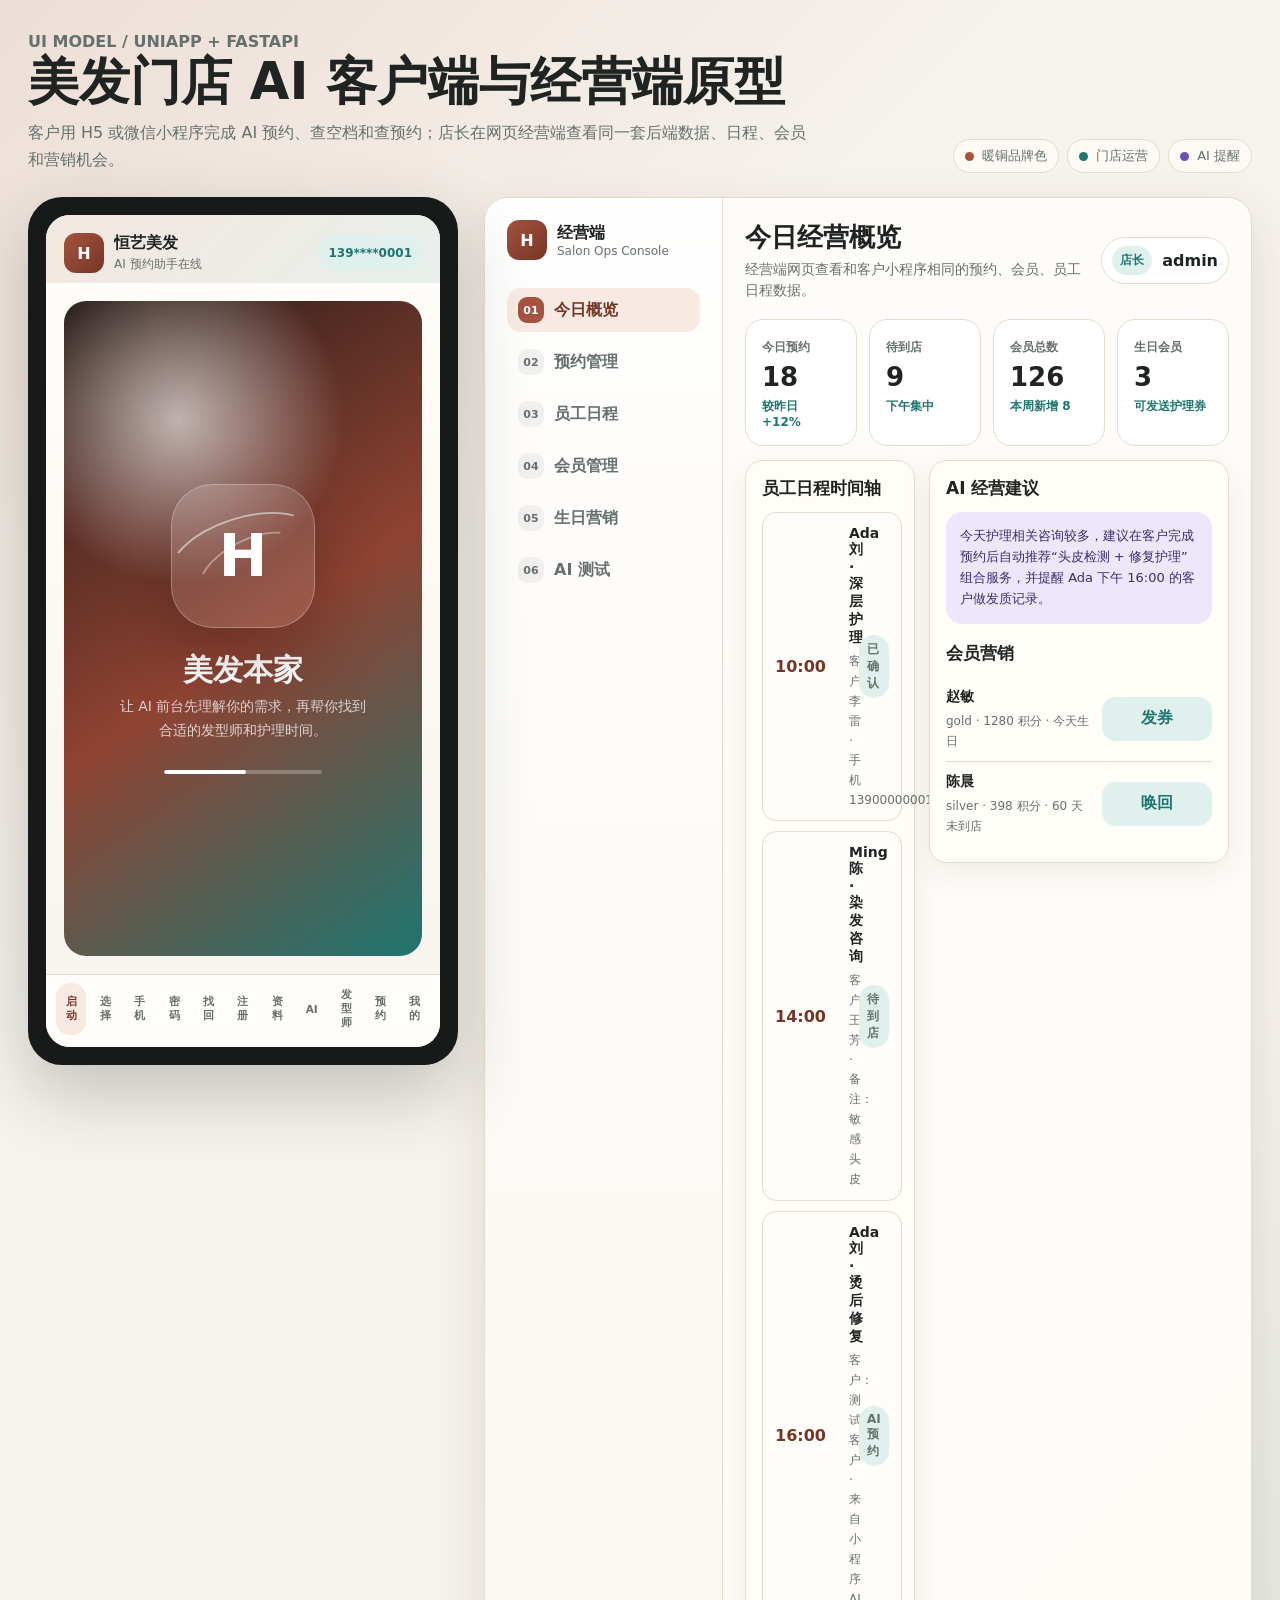
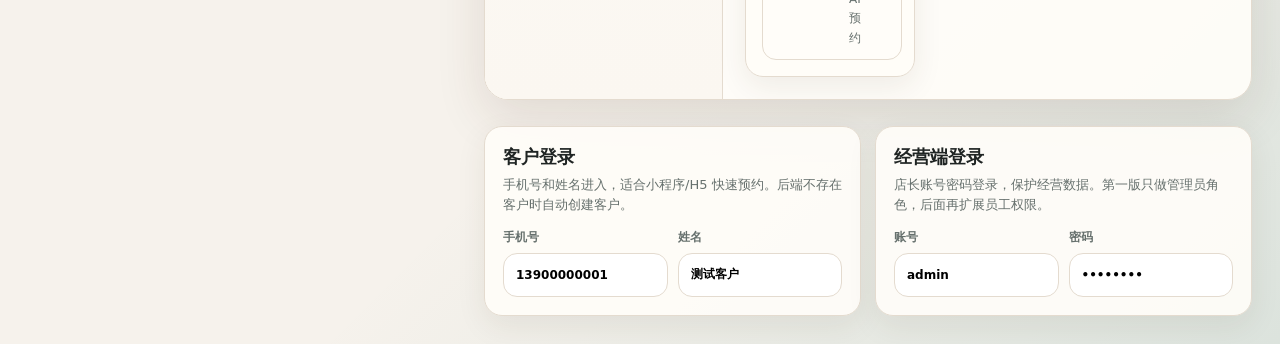
==== design/ui-model.html @ b27f0c94 "Archive UI model progress" ====
﻿<!doctype html>
<html lang="zh-CN">
<head>
  <meta charset="utf-8" />
  <meta name="viewport" content="width=device-width, initial-scale=1" />
  <title>Hair Salon AI Agent UI Model</title>
  <style>
    :root {
      --bg: #f6f2ec;
      --surface: #fffdf9;
      --surface-2: #fbf7f1;
      --ink: #1f2423;
      --muted: #66706d;
      --line: #e4dbcf;
      --brand: #a5533f;
      --brand-strong: #773526;
      --teal: #1f766f;
      --teal-soft: #e0f0ed;
      --plum: #6b4fb3;
      --plum-soft: #ece7fb;
      --gold: #bc8b32;
      --butter: #ffe7a3;
      --butter-strong: #f3b51f;
      --danger: #b42318;
      --shadow: 0 18px 50px rgba(70, 45, 28, 0.12);
      --soft-shadow: 0 10px 30px rgba(70, 45, 28, 0.08);
      font-family: Inter, "Microsoft YaHei", "PingFang SC", system-ui, sans-serif;
    }

    * {
      box-sizing: border-box;
    }

    body {
      margin: 0;
      min-width: 320px;
      min-height: 100vh;
      color: var(--ink);
      background:
        linear-gradient(135deg, rgba(165, 83, 63, 0.12), transparent 32%),
        linear-gradient(315deg, rgba(31, 118, 111, 0.12), transparent 30%),
        var(--bg);
    }

    button,
    input,
    select,
    textarea {
      font: inherit;
    }

    button {
      border: 0;
      cursor: pointer;
      touch-action: manipulation;
    }

    .page {
      width: min(1480px, 100%);
      margin: 0 auto;
      padding: 28px;
    }

    .hero {
      display: grid;
      grid-template-columns: minmax(0, 1fr) auto;
      gap: 24px;
      align-items: end;
      margin-bottom: 24px;
    }

    .eyebrow {
      margin: 0 0 8px;
      color: var(--brand);
      font-size: 13px;
      font-weight: 800;
    }

    h1,
    h2,
    h3,
    p {
      margin-top: 0;
    }

    h1 {
      margin-bottom: 10px;
      font-size: clamp(30px, 4vw, 52px);
      line-height: 1.05;
      letter-spacing: 0;
    }

    .hero p {
      max-width: 780px;
      margin-bottom: 0;
      color: var(--muted);
      font-size: 16px;
      line-height: 1.7;
    }

    .legend {
      display: flex;
      flex-wrap: wrap;
      gap: 8px;
      justify-content: flex-end;
    }

    .chip {
      min-height: 34px;
      display: inline-flex;
      align-items: center;
      gap: 8px;
      padding: 7px 11px;
      border: 1px solid var(--line);
      border-radius: 999px;
      color: var(--muted);
      background: rgba(255, 253, 249, 0.8);
      font-size: 13px;
      white-space: nowrap;
    }

    .dot {
      width: 9px;
      height: 9px;
      border-radius: 50%;
      background: var(--brand);
    }

    .dot.teal {
      background: var(--teal);
    }

    .dot.plum {
      background: var(--plum);
    }

    .showcase {
      display: grid;
      grid-template-columns: 430px minmax(0, 1fr);
      gap: 26px;
      align-items: start;
    }

    .phone-shell {
      position: sticky;
      top: 24px;
      padding: 18px;
      border-radius: 34px;
      background: #171a19;
      box-shadow: 0 28px 70px rgba(31, 36, 35, 0.24);
    }

    .phone {
      overflow: hidden;
      min-height: 812px;
      border-radius: 24px;
      background: var(--surface);
    }

    .phone-top {
      display: flex;
      justify-content: space-between;
      align-items: center;
      min-height: 68px;
      padding: 18px 18px 10px;
      background:
        linear-gradient(135deg, rgba(165, 83, 63, 0.13), rgba(31, 118, 111, 0.1)),
        var(--surface);
    }

    .store {
      display: flex;
      align-items: center;
      gap: 10px;
      min-width: 0;
    }

    .mark {
      width: 40px;
      height: 40px;
      display: grid;
      place-items: center;
      flex: 0 0 auto;
      border-radius: 12px;
      color: white;
      background: linear-gradient(135deg, var(--brand), var(--brand-strong));
      font-weight: 800;
    }

    .store strong,
    .store span {
      display: block;
      overflow: hidden;
      text-overflow: ellipsis;
      white-space: nowrap;
    }

    .store span {
      margin-top: 2px;
      color: var(--muted);
      font-size: 12px;
    }

    .profile-pill {
      min-height: 36px;
      padding: 8px 10px;
      border-radius: 999px;
      color: var(--teal);
      background: var(--teal-soft);
      font-size: 12px;
      font-weight: 700;
    }

    .phone-main {
      min-height: 655px;
      padding: 18px;
      background:
        linear-gradient(180deg, rgba(255, 253, 249, 0.86), rgba(246, 242, 236, 0.75)),
        var(--surface);
    }

    .mobile-screen {
      display: none;
    }

    .mobile-screen.active {
      display: block;
    }

    .section-title {
      display: flex;
      align-items: flex-end;
      justify-content: space-between;
      gap: 14px;
      margin-bottom: 14px;
    }

    .section-title h2 {
      margin-bottom: 3px;
      font-size: 21px;
      line-height: 1.2;
    }

    .section-title p {
      margin: 0;
      color: var(--muted);
      font-size: 13px;
      line-height: 1.45;
    }

    .mini-action {
      min-height: 36px;
      padding: 8px 11px;
      border-radius: 999px;
      color: var(--plum);
      background: var(--plum-soft);
      font-size: 12px;
      font-weight: 800;
    }

    .ai-panel,
    .mobile-card,
    .admin-card,
    .login-card {
      border: 1px solid var(--line);
      border-radius: 18px;
      background: rgba(255, 253, 249, 0.92);
      box-shadow: var(--soft-shadow);
    }

    .ai-panel {
      display: grid;
      gap: 12px;
      padding: 14px;
    }

    .chat-row {
      display: flex;
      gap: 10px;
      align-items: flex-start;
    }

    .chat-row.user {
      justify-content: flex-end;
    }

    .avatar {
      width: 30px;
      height: 30px;
      display: grid;
      place-items: center;
      flex: 0 0 auto;
      border-radius: 10px;
      color: white;
      background: var(--plum);
      font-size: 12px;
      font-weight: 800;
    }

    .bubble {
      max-width: 80%;
      padding: 11px 12px;
      border-radius: 16px;
      background: white;
      color: var(--ink);
      font-size: 13px;
      line-height: 1.55;
    }

    .user .bubble {
      color: white;
      background: linear-gradient(135deg, var(--brand), var(--brand-strong));
    }

    .quick-grid {
      display: grid;
      grid-template-columns: repeat(2, minmax(0, 1fr));
      gap: 9px;
      margin-top: 12px;
    }

    .quick-grid button,
    .primary-button,
    .ghost-button {
      min-height: 44px;
      border-radius: 14px;
      font-weight: 800;
    }

    .quick-grid button {
      color: var(--teal);
      background: var(--teal-soft);
      font-size: 13px;
    }

    .composer {
      display: grid;
      grid-template-columns: 1fr auto;
      gap: 8px;
      margin-top: 12px;
      padding: 9px;
      border: 1px solid var(--line);
      border-radius: 18px;
      background: white;
    }

    .composer input {
      min-width: 0;
      border: 0;
      outline: 0;
      color: var(--ink);
    }

    .send {
      width: 44px;
      height: 44px;
      border-radius: 14px;
      color: white;
      background: var(--brand);
      font-weight: 900;
    }

    .mobile-list {
      display: grid;
      gap: 12px;
    }

    .mobile-card {
      padding: 14px;
    }

    .stylist-head {
      display: flex;
      gap: 12px;
      align-items: center;
    }

    .portrait {
      width: 52px;
      height: 52px;
      display: grid;
      place-items: center;
      border-radius: 18px;
      color: white;
      background: linear-gradient(135deg, var(--teal), #0e514d);
      font-weight: 900;
    }

    .stylist-head h3 {
      margin: 0 0 5px;
      font-size: 16px;
    }

    .meta {
      color: var(--muted);
      font-size: 12px;
      line-height: 1.5;
    }

    .tag-row {
      display: flex;
      flex-wrap: wrap;
      gap: 6px;
      margin-top: 12px;
    }

    .tag {
      padding: 6px 8px;
      border-radius: 999px;
      color: var(--brand-strong);
      background: #f8e9e3;
      font-size: 12px;
      font-weight: 700;
    }

    .slot-row {
      display: grid;
      grid-template-columns: repeat(3, minmax(0, 1fr));
      gap: 7px;
      margin-top: 12px;
    }

    .slot {
      min-height: 38px;
      display: grid;
      place-items: center;
      border: 1px solid var(--line);
      border-radius: 12px;
      background: white;
      color: var(--teal);
      font-size: 12px;
      font-weight: 800;
    }

    .status-line {
      display: flex;
      align-items: center;
      justify-content: space-between;
      gap: 8px;
      margin-top: 12px;
      padding-top: 12px;
      border-top: 1px solid var(--line);
    }

    .status {
      padding: 6px 8px;
      border-radius: 999px;
      color: var(--teal);
      background: var(--teal-soft);
      font-size: 12px;
      font-weight: 800;
    }

    .danger-link {
      color: var(--danger);
      background: transparent;
      font-size: 12px;
      font-weight: 800;
    }

    .phone-tabs {
      display: grid;
      grid-template-columns: repeat(11, 1fr);
      gap: 4px;
      padding: 8px 10px 12px;
      border-top: 1px solid var(--line);
      background: rgba(255, 253, 249, 0.96);
    }

    .phone-tab {
      min-height: 52px;
      border-radius: 14px;
      color: var(--muted);
      background: transparent;
      font-size: 10.5px;
      font-weight: 800;
    }

    .phone-tab.active {
      color: var(--brand-strong);
      background: #f8e9e3;
    }

    .desktop-shell {
      overflow: hidden;
      border: 1px solid var(--line);
      border-radius: 24px;
      background: rgba(255, 253, 249, 0.94);
      box-shadow: var(--shadow);
    }

    .desktop {
      display: grid;
      grid-template-columns: 238px minmax(0, 1fr);
      min-height: 812px;
    }

    .sidebar {
      padding: 22px;
      border-right: 1px solid var(--line);
      background:
        linear-gradient(180deg, rgba(255, 255, 255, 0.9), rgba(251, 247, 241, 0.95)),
        var(--surface-2);
    }

    .side-brand {
      display: flex;
      align-items: center;
      gap: 10px;
      margin-bottom: 28px;
    }

    .side-brand strong {
      display: block;
      font-size: 16px;
    }

    .side-brand span {
      display: block;
      color: var(--muted);
      font-size: 12px;
    }

    .nav {
      display: grid;
      gap: 8px;
    }

    .nav button {
      min-height: 44px;
      display: grid;
      grid-template-columns: 26px 1fr;
      gap: 10px;
      align-items: center;
      padding: 9px 11px;
      border-radius: 14px;
      color: var(--muted);
      background: transparent;
      text-align: left;
      font-weight: 800;
    }

    .nav button::before {
      content: attr(data-icon);
      width: 26px;
      height: 26px;
      display: grid;
      place-items: center;
      border-radius: 9px;
      color: var(--muted);
      background: rgba(31, 36, 35, 0.06);
      font-size: 11px;
    }

    .nav button.active {
      color: var(--brand-strong);
      background: #f8e9e3;
    }

    .nav button.active::before {
      color: white;
      background: var(--brand);
    }

    .desktop-main {
      min-width: 0;
      padding: 22px;
    }

    .desktop-top {
      display: grid;
      grid-template-columns: minmax(0, 1fr) auto;
      gap: 16px;
      align-items: center;
      margin-bottom: 18px;
    }

    .desktop-top h2 {
      margin-bottom: 4px;
      font-size: 26px;
    }

    .desktop-top p {
      margin-bottom: 0;
      color: var(--muted);
      font-size: 14px;
      line-height: 1.5;
    }

    .admin-user {
      display: flex;
      align-items: center;
      gap: 10px;
      padding: 8px 10px;
      border: 1px solid var(--line);
      border-radius: 999px;
      background: white;
      white-space: nowrap;
    }

    .metric-grid {
      display: grid;
      grid-template-columns: repeat(4, minmax(0, 1fr));
      gap: 12px;
      margin-bottom: 14px;
    }

    .metric {
      padding: 16px;
      border: 1px solid var(--line);
      border-radius: 18px;
      background: white;
    }

    .metric span {
      color: var(--muted);
      font-size: 12px;
      font-weight: 700;
    }

    .metric strong {
      display: block;
      margin-top: 8px;
      font-size: 26px;
      line-height: 1;
    }

    .metric small {
      display: block;
      margin-top: 8px;
      color: var(--teal);
      font-size: 12px;
      font-weight: 800;
    }

    .admin-grid {
      display: grid;
      grid-template-columns: minmax(0, 1.5fr) minmax(300px, 0.8fr);
      gap: 14px;
      align-items: start;
    }

    .admin-card {
      padding: 16px;
    }

    .admin-card h3 {
      margin-bottom: 12px;
      font-size: 17px;
    }

    .timeline {
      display: grid;
      gap: 10px;
    }

    .timeline-item {
      display: grid;
      grid-template-columns: 64px minmax(0, 1fr) auto;
      gap: 10px;
      align-items: center;
      padding: 12px;
      border: 1px solid var(--line);
      border-radius: 14px;
      background: var(--surface);
    }

    .time {
      color: var(--brand-strong);
      font-weight: 900;
    }

    .timeline-item strong {
      display: block;
      margin-bottom: 3px;
      font-size: 14px;
    }

    .timeline-item span {
      color: var(--muted);
      font-size: 12px;
    }

    .state {
      padding: 6px 8px;
      border-radius: 999px;
      color: var(--teal);
      background: var(--teal-soft);
      font-size: 12px;
      font-weight: 800;
    }

    .ai-suggestion {
      padding: 14px;
      border-radius: 16px;
      background: var(--plum-soft);
      color: #3d2c71;
      line-height: 1.6;
      font-size: 13px;
    }

    .member-row {
      display: grid;
      grid-template-columns: minmax(0, 1fr) auto;
      gap: 8px;
      align-items: center;
      padding: 11px 0;
      border-bottom: 1px solid var(--line);
    }

    .member-row:last-child {
      border-bottom: 0;
    }

    .member-row strong {
      display: block;
      margin-bottom: 4px;
      font-size: 14px;
    }

    .member-row span {
      color: var(--muted);
      font-size: 12px;
    }

    .primary-button {
      min-width: 120px;
      padding: 0 16px;
      color: white;
      background: linear-gradient(135deg, var(--brand), var(--brand-strong));
    }

    .ghost-button {
      min-width: 110px;
      padding: 0 15px;
      color: var(--teal);
      background: var(--teal-soft);
    }

    .login-strip {
      display: grid;
      grid-template-columns: repeat(2, minmax(0, 1fr));
      gap: 14px;
      margin-top: 26px;
    }

    .login-card {
      padding: 18px;
    }

    .login-card h3 {
      margin-bottom: 6px;
      font-size: 18px;
    }

    .login-card p {
      color: var(--muted);
      font-size: 13px;
      line-height: 1.55;
    }

    .field-row {
      display: grid;
      grid-template-columns: repeat(2, minmax(0, 1fr));
      gap: 10px;
      margin-top: 12px;
    }

    .field {
      display: grid;
      gap: 7px;
      color: var(--muted);
      font-size: 12px;
      font-weight: 700;
    }

    .field input {
      min-height: 44px;
      width: 100%;
      border: 1px solid var(--line);
      border-radius: 14px;
      padding: 10px 12px;
      outline: 0;
      background: white;
    }

    .field input:focus {
      border-color: var(--brand);
      box-shadow: 0 0 0 4px rgba(165, 83, 63, 0.12);
    }

    .splash-screen {
      min-height: 655px;
      display: grid;
      place-items: center;
      padding: 26px;
      border-radius: 22px;
      background:
        radial-gradient(circle at 32% 18%, rgba(255, 255, 255, 0.64), transparent 28%),
        linear-gradient(145deg, #241916, #8f4333 52%, #1f766f);
      color: white;
      text-align: center;
      animation: splashFade 2.4s ease-in-out infinite alternate;
    }

    .brand-orb {
      position: relative;
      width: 144px;
      height: 144px;
      display: grid;
      place-items: center;
      margin: 0 auto 26px;
      border: 1px solid rgba(255, 255, 255, 0.28);
      border-radius: 42px;
      background: rgba(255, 255, 255, 0.12);
      box-shadow: 0 30px 70px rgba(0, 0, 0, 0.24);
      overflow: hidden;
    }

    .brand-orb::before,
    .brand-orb::after {
      content: "";
      position: absolute;
      width: 150px;
      height: 74px;
      border: 2px solid rgba(255, 255, 255, 0.52);
      border-color: rgba(255, 255, 255, 0.52) transparent transparent transparent;
      border-radius: 50%;
      transform: rotate(-18deg);
      animation: hairSweep 1.8s ease-in-out infinite alternate;
    }

    .brand-orb::after {
      width: 108px;
      height: 54px;
      transform: rotate(-28deg) translateY(14px);
      opacity: 0.7;
      animation-delay: 0.18s;
    }

    .brand-letter {
      position: relative;
      z-index: 1;
      font-size: 58px;
      font-weight: 900;
      letter-spacing: 0;
    }

    .splash-screen h2 {
      margin-bottom: 9px;
      font-size: 30px;
      line-height: 1.08;
    }

    .splash-screen p {
      max-width: 260px;
      margin: 0 auto;
      color: rgba(255, 255, 255, 0.76);
      line-height: 1.65;
      font-size: 14px;
    }

    .loading-line {
      width: 158px;
      height: 4px;
      margin: 28px auto 0;
      overflow: hidden;
      border-radius: 999px;
      background: rgba(255, 255, 255, 0.25);
    }

    .loading-line span {
      display: block;
      width: 52%;
      height: 100%;
      border-radius: inherit;
      background: white;
      animation: loadingMove 1.4s ease-in-out infinite;
    }

    .auth-layout {
      display: grid;
      gap: 14px;
    }

    .auth-layout.clean {
      min-height: 655px;
      align-content: start;
      padding: 18px 2px 4px;
      background: #fff;
    }

    .auth-logo-row {
      display: flex;
      align-items: center;
      gap: 10px;
      margin-bottom: 4px;
    }

    .auth-logo-row .mark {
      width: 44px;
      height: 44px;
      border-radius: 14px;
    }

    .auth-title {
      margin: 10px 0 4px;
      font-size: 27px;
      line-height: 1.15;
    }

    .auth-title.plain {
      margin-top: 0;
      font-size: 24px;
    }

    .auth-subtitle {
      margin: 0 0 10px;
      color: var(--muted);
      font-size: 13px;
      line-height: 1.55;
    }

    .auth-hero {
      padding: 18px;
      border-radius: 22px;
      background:
        linear-gradient(135deg, rgba(165, 83, 63, 0.13), rgba(31, 118, 111, 0.12)),
        white;
      border: 1px solid var(--line);
    }

    .auth-hero h2 {
      margin-bottom: 8px;
      font-size: 25px;
      line-height: 1.12;
    }

    .auth-hero p {
      margin-bottom: 0;
      color: var(--muted);
      line-height: 1.6;
      font-size: 13px;
    }

    .auth-switch {
      display: grid;
      grid-template-columns: 1fr 1fr;
      gap: 8px;
      padding: 5px;
      border: 1px solid var(--line);
      border-radius: 16px;
      background: white;
    }

    .auth-switch button {
      min-height: 42px;
      border-radius: 12px;
      color: var(--muted);
      background: transparent;
      font-size: 13px;
      font-weight: 800;
    }

    .auth-switch button.active {
      color: white;
      background: var(--brand);
    }

    .form-card {
      display: grid;
      gap: 12px;
      padding: 15px;
      border: 1px solid var(--line);
      border-radius: 18px;
      background: rgba(255, 253, 249, 0.95);
      box-shadow: var(--soft-shadow);
    }

    .form-card h3 {
      margin-bottom: 0;
      font-size: 17px;
    }

    .form-card .field-row {
      grid-template-columns: 1fr;
      margin-top: 0;
    }

    .form-card.flat {
      padding: 0;
      border: 0;
      border-radius: 0;
      background: transparent;
      box-shadow: none;
    }

    .clean .field {
      gap: 8px;
      color: var(--ink);
      font-size: 14px;
      font-weight: 700;
    }

    .clean .field input {
      min-height: 48px;
      border-color: #e4e7ed;
      border-radius: 10px;
      color: var(--ink);
      font-size: 14px;
      background: #fff;
    }

    .clean .field input::placeholder {
      color: #a2a9b4;
    }

    .password-wrap {
      position: relative;
    }

    .password-wrap input {
      padding-right: 46px;
    }

    .eye-button {
      position: absolute;
      right: 8px;
      bottom: 5px;
      width: 38px;
      height: 38px;
      border-radius: 10px;
      color: #8d96a3;
      background: transparent;
      font-size: 15px;
      font-weight: 900;
    }

    .forgot-link {
      justify-self: end;
      color: var(--butter-strong);
      background: transparent;
      font-size: 13px;
      font-weight: 800;
    }

    .login-button {
      min-height: 51px;
      width: 100%;
      margin-top: 26px;
      border-radius: 12px;
      color: white;
      background: var(--butter);
      font-size: 15px;
      font-weight: 900;
      box-shadow: none;
    }

    .divider {
      display: grid;
      grid-template-columns: 1fr auto 1fr;
      gap: 12px;
      align-items: center;
      margin: 8px 0;
      color: #8d96a3;
      font-size: 12px;
      font-weight: 800;
    }

    .divider::before,
    .divider::after {
      content: "";
      height: 1px;
      background: #eceff3;
    }

    .wechat-outline {
      min-height: 48px;
      width: 100%;
      display: flex;
      align-items: center;
      justify-content: center;
      gap: 10px;
      border: 1px solid #e4e7ed;
      border-radius: 12px;
      color: var(--ink);
      background: white;
      font-size: 15px;
      font-weight: 900;
    }

    .auth-option-list {
      display: grid;
      gap: 14px;
      margin-top: 8px;
    }

    .auth-option {
      min-height: 48px;
      display: grid;
      grid-template-columns: 42px 1fr 24px;
      gap: 8px;
      align-items: center;
      border: 1px solid #e4e7ed;
      border-radius: 9px;
      background: white;
      color: var(--ink);
      font-size: 15px;
      font-weight: 900;
      text-align: center;
    }

    .auth-option .method-icon {
      justify-self: center;
    }

    .method-svg {
      width: 24px;
      height: 24px;
      justify-self: center;
      align-self: center;
      color: #3b82f6;
      flex: 0 0 auto;
    }

    .method-icon {
      width: 24px;
      height: 24px;
      display: grid;
      place-items: center;
      border-radius: 7px;
      color: white;
      font-size: 12px;
      font-weight: 900;
    }

    .method-icon.wechat {
      border-radius: 50%;
      background: #07c160;
    }

    .method-icon.alipay {
      background: #1677ff;
    }

    .method-icon.apple {
      color: #000;
      background: transparent;
      font-size: 22px;
    }

    .password-entry {
      min-height: 52px;
      width: 100%;
      margin-top: 10px;
      border-radius: 10px;
      color: white;
      background: #ffb700;
      font-size: 15px;
      font-weight: 900;
    }

    .register-link {
      color: var(--butter-strong);
      background: transparent;
      font-weight: 900;
    }

    .back-link {
      justify-self: start;
      min-height: 36px;
      padding: 0;
      color: var(--muted);
      background: transparent;
      font-size: 13px;
      font-weight: 800;
    }

    .wechat-icon {
      width: 22px;
      height: 22px;
      display: grid;
      place-items: center;
      border-radius: 50%;
      color: white;
      background: #07c160;
      font-size: 11px;
      font-weight: 900;
    }

    .register-card {
      display: grid;
      gap: 11px;
      margin-top: 3px;
      padding: 14px;
      border: 1px solid #eef0f4;
      border-radius: 14px;
      background: #fbfcfd;
    }

    .register-card.flat {
      margin-top: 0;
      padding: 0;
      border: 0;
      border-radius: 0;
      background: transparent;
    }

    .register-card h3,
    .profile-form h3 {
      margin: 0;
      font-size: 16px;
    }

    .profile-onboarding {
      min-height: 655px;
      display: grid;
      align-content: start;
      gap: 14px;
      padding: 14px 2px 4px;
      background: #fff;
    }

    .profile-banner {
      padding: 18px;
      border-radius: 18px;
      color: white;
      background: linear-gradient(135deg, var(--brand), var(--teal));
    }

    .profile-banner h2 {
      margin-bottom: 7px;
      font-size: 25px;
      line-height: 1.16;
    }

    .profile-banner p {
      margin: 0;
      color: rgba(255, 255, 255, 0.78);
      font-size: 13px;
      line-height: 1.6;
    }

    .profile-form {
      display: grid;
      gap: 12px;
      padding: 16px;
      border: 1px solid #eef0f4;
      border-radius: 16px;
      background: #fff;
      box-shadow: var(--soft-shadow);
    }

    .profile-form .profile-grid {
      grid-template-columns: 1fr;
    }

    .code-row {
      display: grid;
      grid-template-columns: minmax(0, 1fr) auto;
      gap: 8px;
    }

    .code-button {
      min-width: 96px;
      min-height: 44px;
      padding: 0 12px;
      border-radius: 14px;
      color: var(--teal);
      background: var(--teal-soft);
      font-size: 12px;
      font-weight: 900;
    }

    .wechat-button {
      min-height: 48px;
      border-radius: 15px;
      color: white;
      background: var(--teal);
      font-weight: 900;
    }

    .helper-copy {
      margin: 0;
      color: var(--muted);
      font-size: 12px;
      line-height: 1.55;
    }

    .profile-grid {
      display: grid;
      grid-template-columns: repeat(2, minmax(0, 1fr));
      gap: 9px;
    }

    .profile-grid .field {
      min-width: 0;
    }

    .full-span {
      grid-column: 1 / -1;
    }

    @keyframes splashFade {
      from {
        filter: saturate(0.92) brightness(0.96);
      }
      to {
        filter: saturate(1.08) brightness(1.04);
      }
    }

    @keyframes hairSweep {
      from {
        transform: rotate(-20deg) translateX(-8px);
      }
      to {
        transform: rotate(-13deg) translateX(8px);
      }
    }

    @keyframes loadingMove {
      0% {
        transform: translateX(-110%);
      }
      100% {
        transform: translateX(210%);
      }
    }

    @media (max-width: 1180px) {
      .showcase,
      .desktop,
      .admin-grid,
      .metric-grid,
      .login-strip {
        grid-template-columns: 1fr;
      }

      .phone-shell {
        position: static;
        width: min(430px, 100%);
        margin: 0 auto;
      }

      .sidebar {
        border-right: 0;
        border-bottom: 1px solid var(--line);
      }

      .nav {
        grid-template-columns: repeat(3, minmax(0, 1fr));
      }
    }

    @media (max-width: 680px) {
      .page {
        padding: 18px;
      }

      .hero,
      .desktop-top,
      .field-row,
      .timeline-item {
        grid-template-columns: 1fr;
      }

      .legend {
        justify-content: flex-start;
      }

      .phone-shell {
        padding: 10px;
        border-radius: 26px;
      }

      .phone {
        min-height: 760px;
      }

      .nav {
        grid-template-columns: 1fr;
      }

      .phone-tabs {
        grid-template-columns: repeat(3, 1fr);
      }

      .slot-row {
        grid-template-columns: repeat(2, minmax(0, 1fr));
      }
    }

    @media (prefers-reduced-motion: reduce) {
      *,
      *::before,
      *::after {
        animation-duration: 0.01ms !important;
        animation-iteration-count: 1 !important;
        scroll-behavior: auto !important;
      }
    }
  </style>
</head>
<body>
  <main class="page">
    <header class="hero">
      <div>
        <p class="eyebrow">UI MODEL / UNIAPP + FASTAPI</p>
        <h1>美发门店 AI 客户端与经营端原型</h1>
        <p>客户用 H5 或微信小程序完成 AI 预约、查空档和查预约；店长在网页经营端查看同一套后端数据、日程、会员和营销机会。</p>
      </div>
      <div class="legend" aria-label="设计标签">
        <span class="chip"><span class="dot"></span> 暖铜品牌色</span>
        <span class="chip"><span class="dot teal"></span> 门店运营</span>
        <span class="chip"><span class="dot plum"></span> AI 提醒</span>
      </div>
    </header>

    <section class="showcase">
      <div class="phone-shell" aria-label="客户小程序原型">
        <div class="phone">
          <div class="phone-top">
            <div class="store">
              <div class="mark">H</div>
              <div>
                <strong>恒艺美发</strong>
                <span>AI 预约助手在线</span>
              </div>
            </div>
            <button class="profile-pill">139****0001</button>
          </div>

          <div class="phone-main">
            <section class="mobile-screen active" data-screen="launch">
              <div class="splash-screen">
                <div>
                  <div class="brand-orb" aria-label="美发本家品牌图像">
                    <span class="brand-letter">H</span>
                  </div>
                  <h2>美发本家</h2>
                  <p>让 AI 前台先理解你的需求，再帮你找到合适的发型师和护理时间。</p>
                  <div class="loading-line" aria-label="启动加载动画"><span></span></div>
                </div>
              </div>
            </section>

            <section class="mobile-screen" data-screen="login">
              <div class="auth-layout clean">
                <h2 class="auth-title plain">选择登录方式</h2>
                <p class="auth-subtitle">登录后进入美发本家 AI 预约和会员服务。新用户可以先选择注册。</p>

                <div class="auth-option-list" aria-label="第三方和手机号登录方式">
                  <button class="auth-option" data-jump="profile">
                    <span class="method-icon wechat">微</span>
                    <span>使用 微信 登录</span>
                    <span></span>
                  </button>
                  <button class="auth-option" data-jump="phone">
                    <svg class="method-svg" viewBox="0 0 24 24" aria-hidden="true">
                      <rect x="7" y="2.75" width="10" height="18.5" rx="2" fill="none" stroke="currentColor" stroke-width="2" />
                      <path d="M10 6h4" stroke="currentColor" stroke-width="2" stroke-linecap="round" />
                      <circle cx="12" cy="18" r="1" fill="currentColor" />
                    </svg>
                    <span>使用 手机号 登录</span>
                    <span></span>
                  </button>
                </div>

                <div class="divider" style="margin-top:18px;">或</div>
                <button class="password-entry" data-jump="password">使用密码登录</button>
                <p class="helper-copy" style="text-align:center;">没有账号？<button class="register-link" data-jump="register">注册新账号</button></p>
              </div>
            </section>

            <section class="mobile-screen" data-screen="password">
              <div class="auth-layout clean">
                <h2 class="auth-title plain">密码登录</h2>
                <p class="auth-subtitle">输入手机号或邮箱和密码。后续正式开发时，这里也可以支持验证码登录切换。</p>
                <div class="form-card flat">
                  <label class="field">电子邮件 / 手机号
                    <input value="123456@qq.com" inputmode="email" placeholder="输入您的电子邮箱或手机号" />
                  </label>
                  <label class="field password-wrap">密码
                    <input value="" type="password" placeholder="输入您的密码" />
                    <button class="eye-button" aria-label="显示密码">◎</button>
                  </label>
                  <button class="forgot-link" data-jump="forgot">忘记密码?</button>
                  <button class="login-button" data-jump="profile">登录</button>
                </div>

                <div class="divider">或</div>

                <button class="wechat-outline" data-jump="profile">
                  <span class="wechat-icon">微</span>
                  使用 微信 登录
                </button>
                <p class="helper-copy" style="text-align:center;">新用户？<button class="register-link" data-jump="register">创建账号</button></p>
              </div>
            </section>

            <section class="mobile-screen" data-screen="phone">
              <div class="auth-layout clean">
                <button class="back-link" data-jump="login">返回登录方式</button>
                <h2 class="auth-title plain">手机号登录</h2>
                <p class="auth-subtitle">输入手机号并获取验证码。验证码登录成功后，如果资料未完善，会进入昵称资料页。</p>
                <div class="form-card flat">
                  <label class="field">手机号
                    <input value="13900000001" inputmode="tel" placeholder="输入手机号" />
                  </label>
                  <div class="code-row">
                    <label class="field">验证码
                      <input value="" inputmode="numeric" placeholder="输入验证码" />
                    </label>
                    <button class="code-button" data-code-feedback="验证码已发送">发送验证码</button>
                  </div>
                  <button class="login-button" data-jump="profile">登录</button>
                </div>
                <div class="divider">或</div>
                <button class="wechat-outline" data-jump="profile">
                  <span class="wechat-icon">微</span>
                  使用 微信 登录
                </button>
                <p class="helper-copy" style="text-align:center;">没有账号？<button class="register-link" data-jump="register">注册新账号</button></p>
              </div>
            </section>

            <section class="mobile-screen" data-screen="forgot">
              <div class="auth-layout clean">
                <button class="back-link" data-jump="password">返回密码登录</button>
                <h2 class="auth-title plain">找回密码</h2>
                <p class="auth-subtitle">通过手机号或邮箱验证身份，重新设置密码。</p>
                <div class="form-card flat">
                  <label class="field">手机号 / 电子邮件
                    <input value="123456@qq.com" inputmode="email" placeholder="输入手机号或邮箱" />
                  </label>
                  <div class="code-row">
                    <label class="field">验证码
                      <input value="" inputmode="numeric" placeholder="输入验证码" />
                    </label>
                    <button class="code-button" data-code-feedback="验证码已发送">发送验证码</button>
                  </div>
                  <label class="field password-wrap">新密码
                    <input value="" type="password" placeholder="输入新密码" />
                    <button class="eye-button" aria-label="显示密码">◎</button>
                  </label>
                  <button class="login-button" data-jump="password">重置密码</button>
                </div>
              </div>
            </section>

            <section class="mobile-screen" data-screen="register">
              <div class="auth-layout clean">
                <h2 class="auth-title plain">创建您的帐户</h2>
                <p class="auth-subtitle">先完成账号创建。下一步再填写昵称、生日等会员资料。</p>
                <div class="register-card flat">
                  <label class="field">昵称<input value="" placeholder="输入你的名字" /></label>
                  <label class="field">电话号码
                    <input value="+86  ·  输入电话号码" inputmode="tel" />
                  </label>
                  <label class="field">电子邮件<input value="" inputmode="email" placeholder="输入你的电子邮箱" /></label>
                  <label class="field password-wrap">密码
                    <input value="" type="password" placeholder="输入您的密码" />
                    <button class="eye-button" aria-label="显示密码">◎</button>
                  </label>
                  <button class="login-button" data-jump="profile">注册</button>
                  <p class="helper-copy" style="text-align:center;">注册即表示您同意美发本家的用户协议和隐私政策。</p>
                </div>
              </div>
            </section>

            <section class="mobile-screen" data-screen="profile">
              <div class="profile-onboarding clean">
                <div class="profile-banner">
                  <h2>完善你的昵称信息</h2>
                  <p>这一步在登录或注册之后出现。先收集最少资料，方便预约称呼、生日关怀和会员权益。</p>
                </div>
                <div class="profile-form">
                  <h3>基础资料</h3>
                  <div class="profile-grid">
                    <label class="field">昵称<input value="小美" placeholder="例如：小美" /></label>
                    <label class="field">生日<input value="07-08" inputmode="numeric" placeholder="MM-DD" /></label>
                    <label class="field">电子邮箱，可选<input value="" inputmode="email" placeholder="用于接收生日礼券或活动提醒" /></label>
                  </div>
                  <button class="primary-button" style="width:100%;" data-jump="ai">完成</button>
                  <p class="helper-copy">生日是必要业务信息；邮箱先不强制，后期做邮件营销时再打开。</p>
                </div>
              </div>
            </section>

            <section class="mobile-screen" data-screen="ai">
              <div class="section-title">
                <div>
                  <h2>AI 预约</h2>
                  <p>自然语言完成推荐、查档、预约。</p>
                </div>
                <button class="mini-action">智能推荐</button>
              </div>
              <div class="ai-panel">
                <div class="chat-row">
                  <div class="avatar">AI</div>
                  <div class="bubble">你好，我可以帮你推荐发型师、查询空档、预约护理，也可以回答烫染后的护理问题。</div>
                </div>
                <div class="chat-row user">
                  <div class="bubble">推荐一个擅长护理的发型师</div>
                </div>
                <div class="chat-row">
                  <div class="avatar">AI</div>
                  <div class="bubble">推荐 Ada，评分 4.9，擅长头皮护理和修复护理。今天 14:00、16:00 还有空档。</div>
                </div>
              </div>
              <div class="quick-grid">
                <button>推荐护理</button>
                <button>查看今天空档</button>
                <button>查询我的预约</button>
                <button>护理怎么做</button>
              </div>
              <div class="composer">
                <input aria-label="输入消息" value="我想预约今天下午护理" />
                <button class="send" aria-label="发送">Go</button>
              </div>
            </section>

            <section class="mobile-screen" data-screen="stylists">
              <div class="section-title">
                <div>
                  <h2>发型师</h2>
                  <p>按服务筛选，直接选择可约时间。</p>
                </div>
                <button class="mini-action">护理</button>
              </div>
              <div class="mobile-list">
                <article class="mobile-card">
                  <div class="stylist-head">
                    <div class="portrait">A</div>
                    <div>
                      <h3>Ada 刘</h3>
                      <div class="meta">4.9 分 · 8 年经验 · 护理 / 头皮 / 烫后修复</div>
                    </div>
                  </div>
                  <div class="tag-row">
                    <span class="tag">护理专家</span>
                    <span class="tag">今日可约</span>
                  </div>
                  <div class="slot-row">
                    <button class="slot">14:00</button>
                    <button class="slot">16:00</button>
                    <button class="slot">17:00</button>
                  </div>
                </article>
                <article class="mobile-card">
                  <div class="stylist-head">
                    <div class="portrait">M</div>
                    <div>
                      <h3>Ming 陈</h3>
                      <div class="meta">4.8 分 · 6 年经验 · 烫染 / 造型 / 发质诊断</div>
                    </div>
                  </div>
                  <div class="slot-row">
                    <button class="slot">明天 10:00</button>
                    <button class="slot">明天 15:00</button>
                  </div>
                </article>
              </div>
            </section>

            <section class="mobile-screen" data-screen="orders">
              <div class="section-title">
                <div>
                  <h2>我的预约</h2>
                  <p>同一手机号在 H5 和小程序都能查看。</p>
                </div>
                <button class="mini-action">待到店</button>
              </div>
              <div class="mobile-list">
                <article class="mobile-card">
                  <h3>深层护理</h3>
                  <div class="meta">Ada 刘 · 2026-07-08 16:00</div>
                  <div class="status-line">
                    <span class="status">已确认</span>
                    <button class="danger-link">取消预约</button>
                  </div>
                </article>
                <article class="mobile-card">
                  <h3>烫后修复咨询</h3>
                  <div class="meta">Ming 陈 · 2026-07-10 11:00</div>
                  <div class="status-line">
                    <span class="status">待到店</span>
                    <button class="danger-link">取消预约</button>
                  </div>
                </article>
              </div>
            </section>

            <section class="mobile-screen" data-screen="mine">
              <div class="section-title">
                <div>
                  <h2>我的</h2>
                  <p>轻量登录，手机号识别客户身份。</p>
                </div>
              </div>
              <article class="mobile-card">
                <div class="stylist-head">
                  <div class="portrait">客</div>
                  <div>
                    <h3>测试客户</h3>
                    <div class="meta">13900000001 · silver 会员 · 398 积分</div>
                  </div>
                </div>
                <div class="tag-row">
                  <span class="tag">生日礼券未领取</span>
                  <span class="tag">常约护理</span>
                </div>
              </article>
              <div class="login-card" style="margin-top:12px;">
                <h3>客户登录模型</h3>
                <p>小程序/H5 第一版用手机号和姓名进入，后端返回客户 Token。</p>
                <div class="field-row">
                  <label class="field">手机号<input value="13900000001" inputmode="tel" /></label>
                  <label class="field">姓名<input value="测试客户" /></label>
                </div>
              </div>
            </section>
          </div>

          <nav class="phone-tabs" aria-label="客户端导航">
            <button class="phone-tab active" data-target="launch">启动</button>
            <button class="phone-tab" data-target="login">选择</button>
            <button class="phone-tab" data-target="phone">手机</button>
            <button class="phone-tab" data-target="password">密码</button>
            <button class="phone-tab" data-target="forgot">找回</button>
            <button class="phone-tab" data-target="register">注册</button>
            <button class="phone-tab" data-target="profile">资料</button>
            <button class="phone-tab" data-target="ai">AI</button>
            <button class="phone-tab" data-target="stylists">发型师</button>
            <button class="phone-tab" data-target="orders">预约</button>
            <button class="phone-tab" data-target="mine">我的</button>
          </nav>
        </div>
      </div>

      <div>
        <section class="desktop-shell" aria-label="经营端网页原型">
          <div class="desktop">
            <aside class="sidebar">
              <div class="side-brand">
                <div class="mark">H</div>
                <div>
                  <strong>经营端</strong>
                  <span>Salon Ops Console</span>
                </div>
              </div>
              <nav class="nav">
                <button class="active" data-icon="01">今日概览</button>
                <button data-icon="02">预约管理</button>
                <button data-icon="03">员工日程</button>
                <button data-icon="04">会员管理</button>
                <button data-icon="05">生日营销</button>
                <button data-icon="06">AI 测试</button>
              </nav>
            </aside>

            <section class="desktop-main">
              <div class="desktop-top">
                <div>
                  <h2>今日经营概览</h2>
                  <p>经营端网页查看和客户小程序相同的预约、会员、员工日程数据。</p>
                </div>
                <div class="admin-user">
                  <span class="status">店长</span>
                  <strong>admin</strong>
                </div>
              </div>

              <div class="metric-grid" aria-label="核心指标">
                <article class="metric">
                  <span>今日预约</span>
                  <strong>18</strong>
                  <small>较昨日 +12%</small>
                </article>
                <article class="metric">
                  <span>待到店</span>
                  <strong>9</strong>
                  <small>下午集中</small>
                </article>
                <article class="metric">
                  <span>会员总数</span>
                  <strong>126</strong>
                  <small>本周新增 8</small>
                </article>
                <article class="metric">
                  <span>生日会员</span>
                  <strong>3</strong>
                  <small>可发送护理券</small>
                </article>
              </div>

              <div class="admin-grid">
                <article class="admin-card">
                  <h3>员工日程时间轴</h3>
                  <div class="timeline">
                    <div class="timeline-item">
                      <div class="time">10:00</div>
                      <div>
                        <strong>Ada 刘 · 深层护理</strong>
                        <span>客户：李雷 · 手机 13900000001</span>
                      </div>
                      <span class="state">已确认</span>
                    </div>
                    <div class="timeline-item">
                      <div class="time">14:00</div>
                      <div>
                        <strong>Ming 陈 · 染发咨询</strong>
                        <span>客户：王芳 · 备注：敏感头皮</span>
                      </div>
                      <span class="state">待到店</span>
                    </div>
                    <div class="timeline-item">
                      <div class="time">16:00</div>
                      <div>
                        <strong>Ada 刘 · 烫后修复</strong>
                        <span>客户：测试客户 · 来自小程序 AI 预约</span>
                      </div>
                      <span class="state">AI 预约</span>
                    </div>
                  </div>
                </article>

                <aside class="admin-card">
                  <h3>AI 经营建议</h3>
                  <div class="ai-suggestion">今天护理相关咨询较多，建议在客户完成预约后自动推荐“头皮检测 + 修复护理”组合服务，并提醒 Ada 下午 16:00 的客户做发质记录。</div>
                  <h3 style="margin-top:18px;">会员营销</h3>
                  <div class="member-row">
                    <div>
                      <strong>赵敏</strong>
                      <span>gold · 1280 积分 · 今天生日</span>
                    </div>
                    <button class="ghost-button">发券</button>
                  </div>
                  <div class="member-row">
                    <div>
                      <strong>陈晨</strong>
                      <span>silver · 398 积分 · 60 天未到店</span>
                    </div>
                    <button class="ghost-button">唤回</button>
                  </div>
                </aside>
              </div>
            </section>
          </div>
        </section>

        <section class="login-strip" aria-label="登录模型">
          <article class="login-card">
            <h3>客户登录</h3>
            <p>手机号和姓名进入，适合小程序/H5 快速预约。后端不存在客户时自动创建客户。</p>
            <div class="field-row">
              <label class="field">手机号<input value="13900000001" inputmode="tel" /></label>
              <label class="field">姓名<input value="测试客户" /></label>
            </div>
          </article>
          <article class="login-card">
            <h3>经营端登录</h3>
            <p>店长账号密码登录，保护经营数据。第一版只做管理员角色，后面再扩展员工权限。</p>
            <div class="field-row">
              <label class="field">账号<input value="admin" /></label>
              <label class="field">密码<input value="admin123" type="password" /></label>
            </div>
          </article>
        </section>
      </div>
    </section>
  </main>

  <script>
    const tabs = document.querySelectorAll(".phone-tab");
    const screens = document.querySelectorAll(".mobile-screen");

    function activateScreen(target) {
      tabs.forEach((item) => {
        item.classList.toggle("active", item.dataset.target === target);
      });
      screens.forEach((screen) => {
        screen.classList.toggle("active", screen.dataset.screen === target);
      });
    }

    tabs.forEach((tab) => {
      tab.addEventListener("click", () => {
        activateScreen(tab.dataset.target);
      });
    });

    document.querySelectorAll("[data-jump]").forEach((button) => {
      button.addEventListener("click", () => {
        activateScreen(button.dataset.jump);
      });
    });

    document.querySelectorAll("[data-code-feedback]").forEach((button) => {
      button.addEventListener("click", () => {
        const originalText = button.textContent;
        button.textContent = button.dataset.codeFeedback;
        button.disabled = true;
        window.setTimeout(() => {
          button.textContent = originalText;
          button.disabled = false;
        }, 1200);
      });
    });

    window.setTimeout(() => {
      const launchTab = document.querySelector('[data-target="launch"]');
      if (launchTab && launchTab.classList.contains("active")) {
        activateScreen("login");
      }
    }, 1800);
  </script>
</body>
</html>
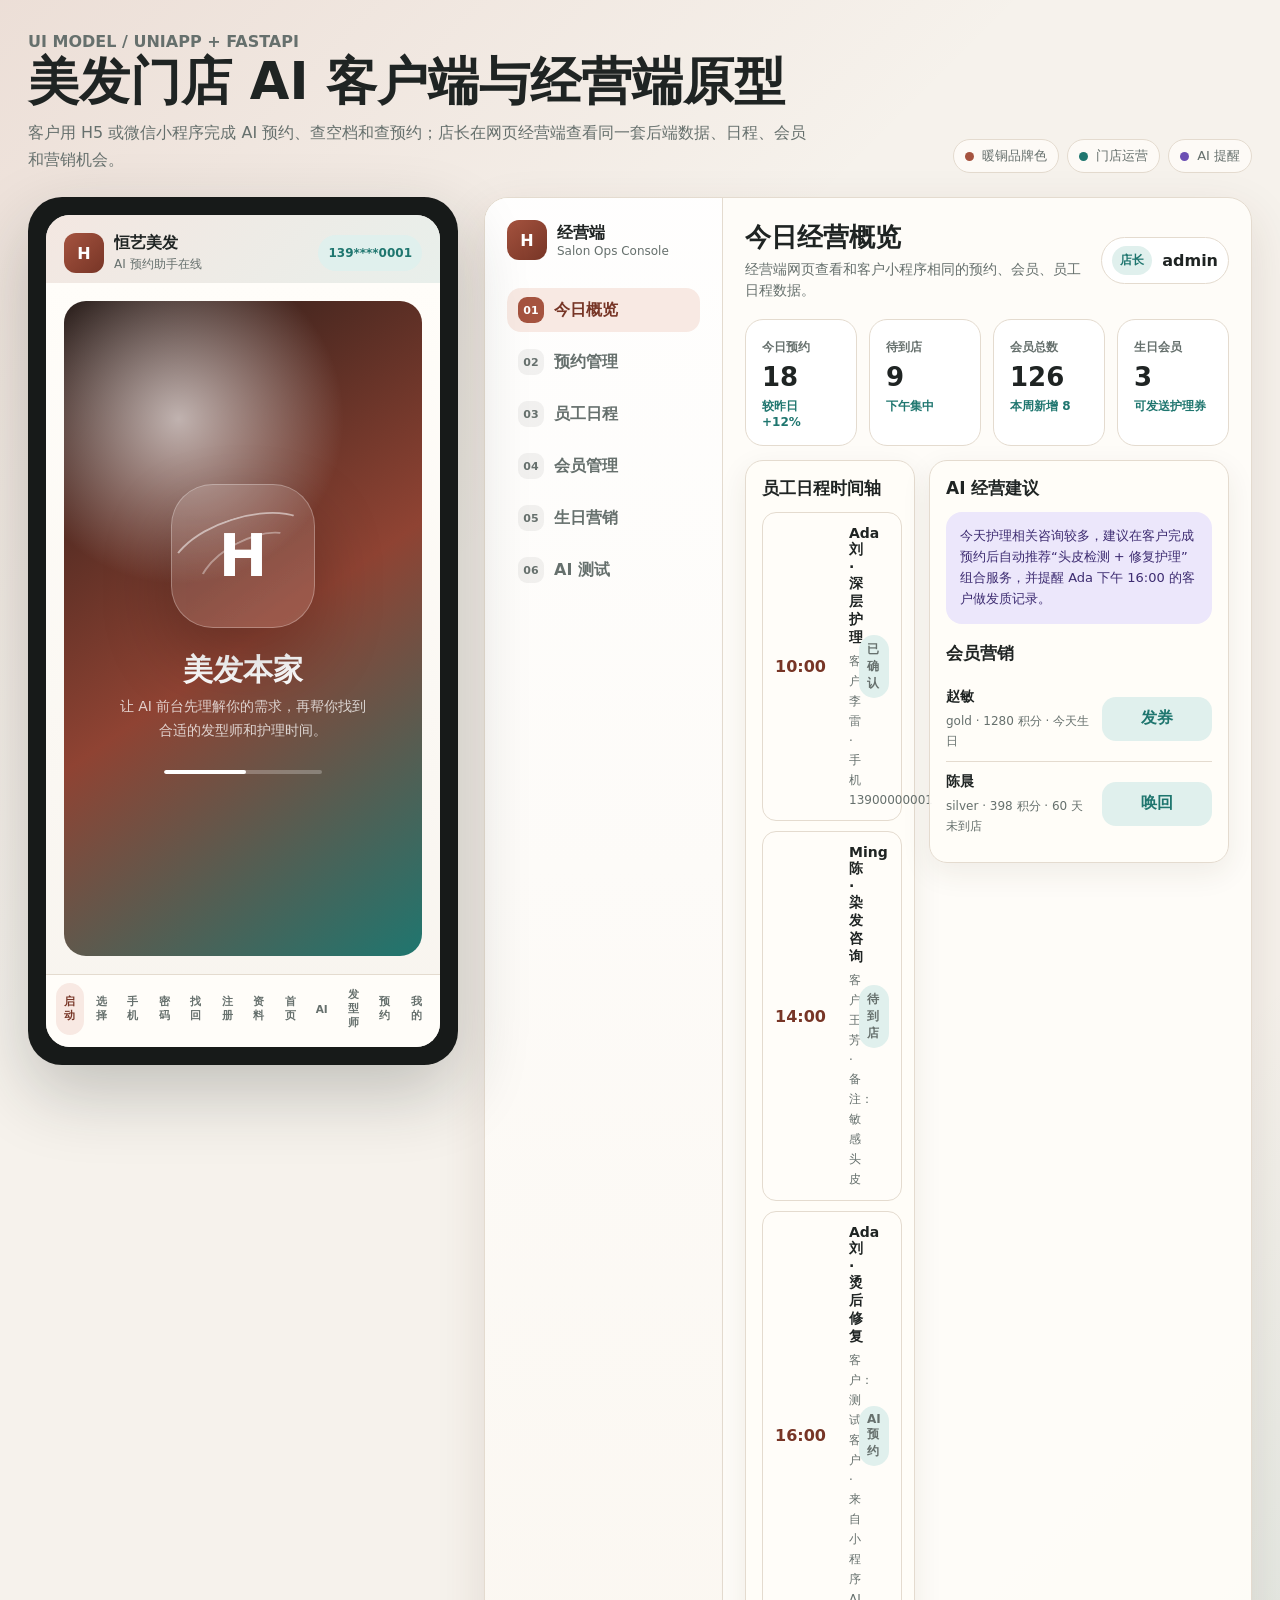
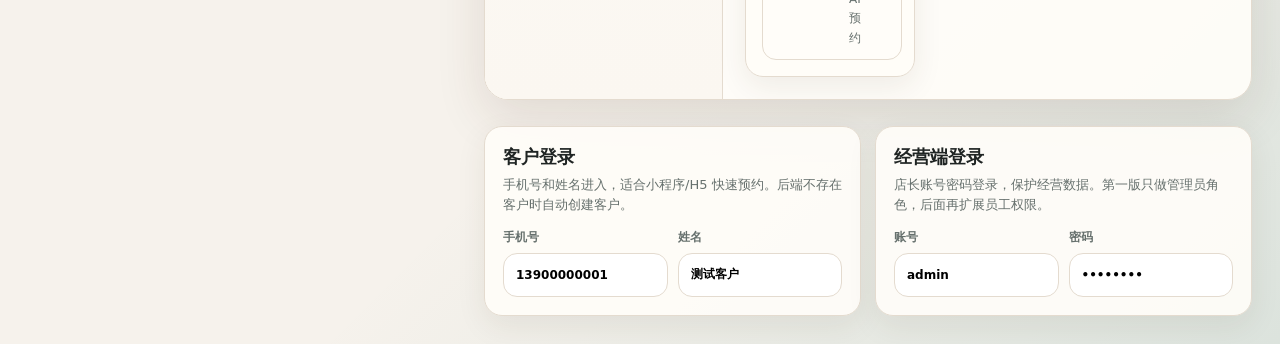
==== commit 53940630: "Complete AI agent workflows and delivery documentation" ====
--- a/design/ui-model.html
+++ b/design/ui-model.html
@@ -369,6 +369,314 @@
       padding: 14px;
     }
 
+    .customer-home {
+      min-height: 655px;
+      margin: -18px;
+      padding-bottom: 12px;
+      background: #fff;
+    }
+
+    .home-top {
+      padding: 22px 18px 24px;
+      color: white;
+      background: #0f1016;
+    }
+
+    .home-greeting {
+      display: grid;
+      grid-template-columns: minmax(0, 1fr) 48px;
+      gap: 12px;
+      align-items: center;
+      margin-bottom: 16px;
+    }
+
+    .home-greeting h2 {
+      margin: 0 0 7px;
+      font-size: 20px;
+      line-height: 1.2;
+    }
+
+    .home-greeting p {
+      margin: 0;
+      color: rgba(255, 255, 255, 0.88);
+      font-size: 13px;
+      font-weight: 800;
+    }
+
+    .bell-button {
+      width: 46px;
+      height: 46px;
+      display: grid;
+      place-items: center;
+      border: 1px solid rgba(255, 255, 255, 0.08);
+      border-radius: 50%;
+      color: white;
+      background: #22232d;
+    }
+
+    .home-icon {
+      width: 20px;
+      height: 20px;
+      stroke: currentColor;
+      fill: none;
+      stroke-width: 2;
+      stroke-linecap: round;
+      stroke-linejoin: round;
+    }
+
+    .search-wrap {
+      min-height: 52px;
+      display: grid;
+      grid-template-columns: 28px minmax(0, 1fr) 1px 34px;
+      gap: 10px;
+      align-items: center;
+      padding: 0 14px;
+      border: 1px solid #2a2b35;
+      border-radius: 16px;
+      color: #8f95a3;
+      background: #1c1d26;
+    }
+
+    .search-wrap input {
+      min-width: 0;
+      border: 0;
+      outline: 0;
+      color: white;
+      background: transparent;
+    }
+
+    .search-wrap input::placeholder {
+      color: #8f95a3;
+    }
+
+    .search-divider {
+      height: 26px;
+      background: #32333e;
+    }
+
+    .home-body {
+      padding: 24px 18px 0;
+    }
+
+    .promo-card {
+      position: relative;
+      overflow: hidden;
+      min-height: 172px;
+      padding: 26px 24px;
+      border-radius: 16px;
+      color: #111318;
+      background:
+        radial-gradient(circle at 12% 82%, rgba(255, 255, 255, 0.28), transparent 35%),
+        repeating-linear-gradient(115deg, rgba(255, 255, 255, 0.18) 0 2px, transparent 2px 8px),
+        #ffb900;
+    }
+
+    .promo-card h3 {
+      margin: 7px 0 22px;
+      font-size: 20px;
+      line-height: 1.25;
+    }
+
+    .promo-card p {
+      margin: 0;
+      font-size: 13px;
+      line-height: 1.6;
+      font-weight: 900;
+    }
+
+    .discount {
+      position: absolute;
+      top: 30px;
+      right: 26px;
+      font-size: 38px;
+      line-height: 1;
+      font-weight: 800;
+    }
+
+    .promo-dots {
+      position: absolute;
+      left: 50%;
+      bottom: 12px;
+      display: flex;
+      gap: 5px;
+      transform: translateX(-50%);
+    }
+
+    .promo-dots span {
+      width: 4px;
+      height: 4px;
+      border-radius: 999px;
+      background: rgba(17, 19, 24, 0.34);
+    }
+
+    .promo-dots span:first-child {
+      width: 20px;
+      background: #111318;
+    }
+
+    .service-grid {
+      display: grid;
+      grid-template-columns: repeat(4, 1fr);
+      gap: 10px;
+      margin: 14px 0 34px;
+    }
+
+    .service-button {
+      display: grid;
+      justify-items: center;
+      gap: 9px;
+      min-height: 82px;
+      color: #1f2423;
+      background: transparent;
+      font-size: 13px;
+      font-weight: 800;
+    }
+
+    .service-icon {
+      width: 54px;
+      height: 54px;
+      display: grid;
+      place-items: center;
+      border-radius: 50%;
+      color: #ffb300;
+      background: #fff6e2;
+    }
+
+    .home-section-head {
+      display: flex;
+      align-items: center;
+      justify-content: space-between;
+      gap: 12px;
+      margin-bottom: 14px;
+    }
+
+    .home-section-head h3 {
+      margin: 0;
+      font-size: 20px;
+    }
+
+    .home-section-head button {
+      color: #ffb300;
+      background: transparent;
+      font-size: 13px;
+      font-weight: 800;
+    }
+
+    .booking-card {
+      display: grid;
+      gap: 12px;
+      padding: 14px;
+      border: 1px solid #eff1f5;
+      border-radius: 16px;
+      background: #fff;
+      box-shadow: 0 8px 26px rgba(15, 16, 22, 0.06);
+    }
+
+    .booking-top {
+      display: flex;
+      justify-content: space-between;
+      gap: 10px;
+      color: #20242b;
+      font-size: 12px;
+      font-weight: 800;
+    }
+
+    .remind {
+      display: inline-flex;
+      align-items: center;
+      gap: 7px;
+      color: #99a1ad;
+    }
+
+    .toggle {
+      width: 34px;
+      height: 20px;
+      padding: 3px;
+      border-radius: 999px;
+      background: #ffb300;
+    }
+
+    .toggle::after {
+      content: "";
+      display: block;
+      width: 14px;
+      height: 14px;
+      margin-left: auto;
+      border-radius: 50%;
+      background: white;
+    }
+
+    .booking-main {
+      display: grid;
+      grid-template-columns: 78px minmax(0, 1fr);
+      gap: 13px;
+      align-items: center;
+      padding-top: 10px;
+      border-top: 1px solid #f0f2f5;
+    }
+
+    .booking-image {
+      width: 78px;
+      height: 58px;
+      border-radius: 10px;
+      background:
+        linear-gradient(145deg, rgba(0, 0, 0, 0.22), rgba(0, 0, 0, 0.58)),
+        linear-gradient(135deg, #d9c3a2, #20242b);
+    }
+
+    .booking-main h4 {
+      margin: 0 0 5px;
+      font-size: 15px;
+      line-height: 1.2;
+    }
+
+    .booking-main p {
+      margin: 0;
+      color: #6b7280;
+      font-size: 12px;
+      line-height: 1.45;
+    }
+
+    .home-app-tabs {
+      display: grid;
+      grid-template-columns: repeat(5, 1fr);
+      align-items: end;
+      gap: 4px;
+      margin: 14px -6px 0;
+      padding-top: 8px;
+      border-top: 1px solid #f0f2f5;
+    }
+
+    .home-tab {
+      min-height: 54px;
+      display: grid;
+      place-items: center;
+      gap: 4px;
+      color: #9aa3b2;
+      background: transparent;
+      font-size: 11px;
+      font-weight: 800;
+    }
+
+    .home-tab.active {
+      color: #ffb300;
+    }
+
+    .home-tab.primary {
+      width: 54px;
+      height: 54px;
+      min-height: 54px;
+      justify-self: center;
+      border-radius: 50%;
+      color: white;
+      background: #0f1016;
+      transform: translateY(-10px);
+    }
+
+    .home-tab.primary span {
+      display: none;
+    }
+
     .stylist-head {
       display: flex;
       gap: 12px;
@@ -460,7 +768,7 @@
 
     .phone-tabs {
       display: grid;
-      grid-template-columns: repeat(11, 1fr);
+      grid-template-columns: repeat(12, 1fr);
       gap: 4px;
       padding: 8px 10px 12px;
       border-top: 1px solid var(--line);
@@ -1582,8 +1890,145 @@
                     <label class="field">生日<input value="07-08" inputmode="numeric" placeholder="MM-DD" /></label>
                     <label class="field">电子邮箱，可选<input value="" inputmode="email" placeholder="用于接收生日礼券或活动提醒" /></label>
                   </div>
-                  <button class="primary-button" style="width:100%;" data-jump="ai">完成</button>
+                  <button class="primary-button" style="width:100%;" data-jump="home">完成</button>
                   <p class="helper-copy">生日是必要业务信息；邮箱先不强制，后期做邮件营销时再打开。</p>
+                </div>
+              </div>
+            </section>
+
+            <section class="mobile-screen" data-screen="home">
+              <div class="customer-home">
+                <div class="home-top">
+                  <div class="home-greeting">
+                    <div>
+                      <h2>嗨，小美</h2>
+                      <p>美发本家 · XX省XX市</p>
+                    </div>
+                    <button class="bell-button" aria-label="消息通知">
+                      <svg class="home-icon" viewBox="0 0 24 24" aria-hidden="true">
+                        <path d="M18 8a6 6 0 0 0-12 0c0 7-3 7-3 9h18c0-2-3-2-3-9" />
+                        <path d="M13.7 21a2 2 0 0 1-3.4 0" />
+                      </svg>
+                    </button>
+                  </div>
+
+                  <div class="search-wrap">
+                    <svg class="home-icon" viewBox="0 0 24 24" aria-hidden="true">
+                      <circle cx="11" cy="11" r="7" />
+                      <path d="m20 20-3.5-3.5" />
+                    </svg>
+                    <input aria-label="搜索" placeholder="搜索" />
+                    <span class="search-divider"></span>
+                    <svg class="home-icon" viewBox="0 0 24 24" aria-hidden="true">
+                      <path d="M4 7h10" />
+                      <path d="M18 7h2" />
+                      <path d="M4 17h2" />
+                      <path d="M10 17h10" />
+                      <circle cx="16" cy="7" r="2" />
+                      <circle cx="8" cy="17" r="2" />
+                    </svg>
+                  </div>
+                </div>
+
+                <div class="home-body">
+                  <div class="promo-card">
+                    <span style="font-size:13px;font-weight:800;">50折优惠</span>
+                    <h3>今天的特别优惠</h3>
+                    <p>每个服务订单均可享受折扣！<br />仅当日有效！</p>
+                    <strong class="discount">30%</strong>
+                    <div class="promo-dots"><span></span><span></span><span></span></div>
+                  </div>
+
+                  <div class="service-grid">
+                    <button class="service-button" data-jump="stylists">
+                      <span class="service-icon">
+                        <svg class="home-icon" viewBox="0 0 24 24" aria-hidden="true">
+                          <path d="m4 18 7-7" />
+                          <path d="m4 6 7 7" />
+                          <circle cx="4" cy="6" r="2" />
+                          <circle cx="4" cy="18" r="2" />
+                          <path d="M13 5h7" />
+                        </svg>
+                      </span>
+                      <span>理发</span>
+                    </button>
+                    <button class="service-button" data-jump="stylists">
+                      <span class="service-icon">
+                        <svg class="home-icon" viewBox="0 0 24 24" aria-hidden="true">
+                          <path d="M7 4v13" />
+                          <path d="M11 4v13" />
+                          <path d="M5 17h8" />
+                          <path d="M16 7h3v10h-3z" />
+                          <path d="M15 17h5" />
+                        </svg>
+                      </span>
+                      <span>染色</span>
+                    </button>
+                    <button class="service-button" data-jump="stylists">
+                      <span class="service-icon">
+                        <svg class="home-icon" viewBox="0 0 24 24" aria-hidden="true">
+                          <path d="M6 14c4-8 10-8 12-3" />
+                          <path d="M14 14c2 0 4 2 4 4" />
+                          <path d="M5 19h6" />
+                          <path d="M7 17v4" />
+                        </svg>
+                      </span>
+                      <span>洗发</span>
+                    </button>
+                    <button class="service-button" data-jump="ai">
+                      <span class="service-icon">
+                        <svg class="home-icon" viewBox="0 0 24 24" aria-hidden="true">
+                          <path d="M12 3v18" />
+                          <path d="M3 12h18" />
+                          <path d="M5 5c4 0 4 14 0 14" />
+                          <path d="M19 5c-4 0-4 14 0 14" />
+                        </svg>
+                      </span>
+                      <span>更多</span>
+                    </button>
+                  </div>
+
+                  <div class="home-section-head">
+                    <h3>待使用</h3>
+                    <button data-jump="orders">查看全部</button>
+                  </div>
+
+                  <article class="booking-card">
+                    <div class="booking-top">
+                      <span>2026 年 07 月 08 日 · 16:00 AM</span>
+                      <span class="remind">提醒我 <span class="toggle"></span></span>
+                    </div>
+                    <div class="booking-main">
+                      <div class="booking-image" aria-label="理发店服务图片"></div>
+                      <div>
+                        <h4>理发店美发服务</h4>
+                        <p>美发本家地址详情描述信息示例。</p>
+                      </div>
+                    </div>
+                  </article>
+
+                  <nav class="home-app-tabs" aria-label="首页业务导航">
+                    <button class="home-tab active" data-jump="home">
+                      <svg class="home-icon" viewBox="0 0 24 24" aria-hidden="true"><path d="M3 11 12 4l9 7" /><path d="M5 10v10h14V10" /></svg>
+                      <span>首页</span>
+                    </button>
+                    <button class="home-tab" data-jump="stylists">
+                      <svg class="home-icon" viewBox="0 0 24 24" aria-hidden="true"><path d="M4 19V5l7 4 9-4v14l-9 4z" /><path d="M11 9v14" /></svg>
+                      <span>探索</span>
+                    </button>
+                    <button class="home-tab primary" data-jump="ai">
+                      <svg class="home-icon" viewBox="0 0 24 24" aria-hidden="true"><path d="m4 18 7-7" /><path d="m4 6 7 7" /><circle cx="4" cy="6" r="2" /><circle cx="4" cy="18" r="2" /></svg>
+                      <span>AI</span>
+                    </button>
+                    <button class="home-tab" data-jump="orders">
+                      <svg class="home-icon" viewBox="0 0 24 24" aria-hidden="true"><path d="M5 4h14v16H5z" /><path d="M8 8h8" /><path d="M8 12h8" /></svg>
+                      <span>信息</span>
+                    </button>
+                    <button class="home-tab" data-jump="mine">
+                      <svg class="home-icon" viewBox="0 0 24 24" aria-hidden="true"><circle cx="12" cy="8" r="4" /><path d="M4 21c1.5-4 14.5-4 16 0" /></svg>
+                      <span>我的</span>
+                    </button>
+                  </nav>
                 </div>
               </div>
             </section>
@@ -1731,6 +2176,7 @@
             <button class="phone-tab" data-target="forgot">找回</button>
             <button class="phone-tab" data-target="register">注册</button>
             <button class="phone-tab" data-target="profile">资料</button>
+            <button class="phone-tab" data-target="home">首页</button>
             <button class="phone-tab" data-target="ai">AI</button>
             <button class="phone-tab" data-target="stylists">发型师</button>
             <button class="phone-tab" data-target="orders">预约</button>
